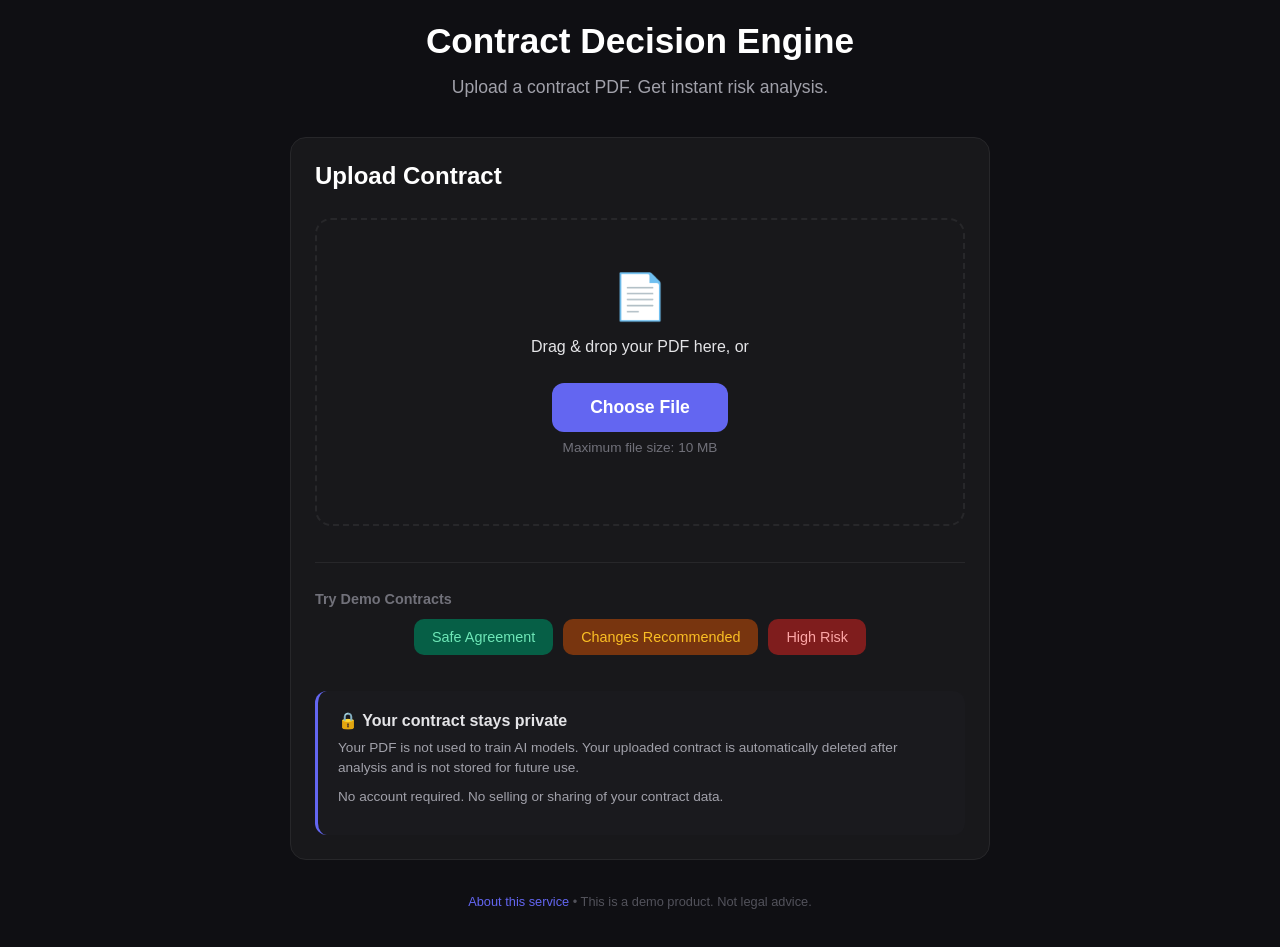
==== static/index.html @ 85748392 "Docker: production-like local setup with nginx reverse proxy - Multi-stage Dockerfile (base -> deps " ====
﻿<!DOCTYPE html>
<html lang="en">
<head>
    <meta charset="UTF-8">
    <meta name="viewport" content="width=device-width, initial-scale=1.0">
    <title>Contract Decision Engine</title>
    <link rel="stylesheet" href="/static/styles.css">
    <script src="/static/js/app.js"></script>
</head>
<body>
    <div class="container">
        <header>
            <h1>Contract Decision Engine</h1>
            <p class="subtitle">Upload a contract PDF. Get instant risk analysis.</p>
        </header>

        <main>
            <!-- Upload Section -->
            <section id="upload-section" class="card">
                <h2>Upload Contract</h2>
                <div class="upload-area" id="drop-area">
                    <input type="file" id="file-input" accept=".pdf" hidden>
                    <div class="upload-icon">📄</div>
                    <p>Drag & drop your PDF here, or</p>
                    <button class="btn-primary" onclick="document.getElementById('file-input').click()">
                        Choose File
                    </button>
                    <p class="upload-hint">Maximum file size: 10 MB</p>
                </div>

                <div class="demo-section">
                    <h3>Try Demo Contracts</h3>
                    <div class="demo-buttons">
                        <button class="btn-demo safe" onclick="loadDemo('safe')">Safe Agreement</button>
                        <button class="btn-demo changes" onclick="loadDemo('changes')">Changes Recommended</button>
                        <button class="btn-demo reject" onclick="loadDemo('reject')">High Risk</button>
                    </div>
                </div>

                <div class="privacy-notice">
                    <h3>🔒 Your contract stays private</h3>
                    <p>Your PDF is not used to train AI models. Your uploaded contract is automatically deleted after analysis and is not stored for future use.</p>
                    <p>No account required. No selling or sharing of your contract data.</p>
                </div>
            </section>

            <!-- Loading Section -->
            <section id="loading-section" class="card hidden">
                <h2>Analyzing Contract</h2>
                <div class="loading-spinner"></div>
                <p id="loading-message">Uploading…</p>
            </section>

            <!-- Error Section -->
            <section id="error-section" class="card hidden">
                <h2>Error</h2>
                <div class="error-icon">⚠️</div>
                <p id="error-message">An error occurred.</p>
                <button class="btn-primary" onclick="showMain()">Try again</button>
            </section>

            <!-- Result Section -->
            <section id="result-section" class="card hidden">
                <div class="result-header">
                    <h2>Analysis Result</h2>
                    <button class="btn-secondary" onclick="showMain()">← Analyze another</button>
                </div>

                <!-- Traffic Light - MAIN VISUAL ELEMENT -->
                <div class="traffic-light">
                    <div class="light" id="traffic-light-safe">
                        <div class="bulb"></div>
                        <div class="label">Ready to Sign</div>
                    </div>
                    <div class="light" id="traffic-light-changes">
                        <div class="bulb"></div>
                        <div class="label">Review Recommended</div>
                    </div>
                    <div class="light" id="traffic-light-reject">
                        <div class="bulb"></div>
                        <div class="label">High Risk</div>
                    </div>
                </div>

                <div class="decision-summary">
                    <h3 id="decision-text">Ready to Sign</h3>
                    <p id="confidence-text">93% confidence</p>
                </div>

                <div class="analysis-grid">
                    <!-- Document Understanding -->
                    <div class="analysis-card">
                        <h3>Document Understanding</h3>
                        <div class="info-row">
                            <span class="label">Document Type:</span>
                            <span id="document-type">Service Agreement</span>
                        </div>
                        <div class="info-row">
                            <span class="label">Classification Confidence:</span>
                            <span id="classification-confidence">95%</span>
                        </div>
                        <div class="info-row">
                            <span class="label">Fully Supported:</span>
                            <span id="supported-status">Yes</span>
                        </div>
                    </div>

                    <!-- Document Information -->
                    <div class="analysis-card">
                        <h3>Document Information</h3>
                        <div class="info-row">
                            <span class="label">Pages:</span>
                            <span id="pages-count">5</span>
                        </div>
                        <div class="info-row">
                            <span class="label">Estimated Reading Time:</span>
                            <span id="reading-time">10 min</span>
                        </div>
                        <div class="info-row">
                            <span class="label">Language:</span>
                            <span id="language-detected">English</span>
                        </div>
                    </div>

                    <!-- Analysis -->
                    <div class="analysis-card full-width">
                        <h3>Analysis</h3>
                        <div class="findings-section">
                            <h4>Key Findings</h4>
                            <ul id="findings-list">
                                <!-- Findings will be populated here -->
                            </ul>
                        </div>
                        <div class="reasons-section">
                            <h4>Top Reasons</h4>
                            <ul id="top-reasons-list">
                                <!-- Top reasons will be populated here -->
                            </ul>
                        </div>
                    </div>
                </div>
            </section>
        </main>

        <footer>
            <p>
                <a href="/static/about.html" class="footer-link">About this service</a>
                • This is a demo product. Not legal advice.
            </p>
        </footer>
    </div>
</body>
</html>
---- static/styles.css ----
﻿/* Original dark theme CSS adapted for current HTML structure */
/* Source: static/index.html.before-modularization */

/* Base styles */
* { margin: 0; padding: 0; box-sizing: border-box; }

body {
    font-family: -apple-system, BlinkMacSystemFont, 'Segoe UI', Roboto, sans-serif;
    background: #0f0f13;
    color: #e4e4e7;
    min-height: 100vh;
    padding: 20px;
}

.container {
    max-width: 700px;
    width: 100%;
    margin: 0 auto;
}

/* Header */
header {
    text-align: center;
    margin-bottom: 36px;
}

h1 {
    font-size: 2.2rem;
    font-weight: 700;
    line-height: 1.2;
    margin-bottom: 12px;
    color: #ffffff;
}

.subtitle {
    font-size: 1.1rem;
    color: #a1a1aa;
}

/* Cards */
.card {
    background: #18181b;
    border-radius: 16px;
    padding: 24px;
    margin-bottom: 16px;
    border: 1px solid #27272a;
}

.hidden {
    display: none !important;
}

/* Upload area (original: .upload-zone) */
.upload-area {
    border: 2px dashed #27272a;
    border-radius: 16px;
    padding: 50px 30px;
    margin: 28px 0;
    background: #18181b;
    cursor: pointer;
    text-align: center;
    transition: all 0.2s;
}

.upload-area.highlight {
    border-color: #6366f1;
    background: #1e1e24;
}

.upload-icon {
    font-size: 2.8rem;
    margin-bottom: 12px;
}

.upload-hint {
    font-size: 0.85rem;
    color: #71717a;
    margin-top: 6px;
}

/* Buttons */
.btn-primary {
    padding: 14px 38px;
    font-size: 1.1rem;
    font-weight: 600;
    background: #6366f1;
    color: white;
    border: none;
    border-radius: 12px;
    cursor: pointer;
    display: inline-block;
    margin-top: 8px;
    transition: background 0.2s;
}

.btn-primary:hover {
    background: #5558e6;
}

.btn-secondary {
    padding: 10px 18px;
    border: 1px solid #27272a;
    border-radius: 10px;
    background: transparent;
    color: #a1a1aa;
    cursor: pointer;
    font-size: 0.9rem;
    transition: all 0.2s;
}

.btn-secondary:hover {
    border-color: #6366f1;
    color: #e4e4e7;
}

/* Demo section */
.demo-section {
    margin-top: 36px;
    padding-top: 28px;
    border-top: 1px solid #27272a;
}

.demo-section h3 {
    color: #71717a;
    margin-bottom: 12px;
    font-size: 0.9rem;
}

.demo-buttons {
    display: flex;
    gap: 10px;
    justify-content: center;
    flex-wrap: wrap;
}

.btn-demo {
    padding: 10px 18px;
    border: none;
    border-radius: 10px;
    cursor: pointer;
    font-size: 0.9rem;
    font-weight: 500;
    transition: opacity 0.2s;
}

.btn-demo.safe {
    background: #065f46;
    color: #6ee7b7;
}

.btn-demo.changes {
    background: #78350f;
    color: #fbbf24;
}

.btn-demo.reject {
    background: #7f1d1d;
    color: #fca5a5;
}

.btn-demo:hover {
    opacity: 0.9;
}

/* Privacy notice */
.privacy-notice {
    margin-top: 36px;
    padding: 20px;
    background: #1a1a1e;
    border-radius: 12px;
    border-left: 3px solid #6366f1;
    text-align: left;
}

.privacy-notice h3 {
    color: #e4e4e7;
    margin-bottom: 8px;
    font-size: 1rem;
}

.privacy-notice p {
    color: #a1a1aa;
    font-size: 0.85rem;
    line-height: 1.5;
    margin-bottom: 8px;
}

/* Loading section (original: .status) */
.loading-spinner {
    display: inline-block;
    width: 40px;
    height: 40px;
    border: 3px solid #27272a;
    border-top-color: #6366f1;
    border-radius: 50%;
    margin: 2rem auto;
    animation: spin 0.8s linear infinite;
}

@keyframes spin {
    to { transform: rotate(360deg); }
}

/* Error section */
.error-icon {
    font-size: 3rem;
    margin: 1rem 0;
}

/* Result section */
.result-header {
    display: flex;
    justify-content: space-between;
    align-items: center;
    margin-bottom: 24px;
}

/* Traffic light - MAIN VISUAL ELEMENT */
.traffic-light {
    display: flex;
    justify-content: center;
    gap: 3rem;
    margin: 3rem 0;
    padding: 2rem;
    background: #1a1a1e;
    border-radius: 16px;
    border: 1px solid #27272a;
}

.light {
    text-align: center;
    opacity: 0.3;
    transition: all 0.3s;
    flex: 1;
}

.light.active {
    opacity: 1;
    transform: scale(1.05);
}

.bulb {
    width: 80px;
    height: 80px;
    border-radius: 50%;
    margin: 0 auto 1rem;
    background: #3f3f46;
    transition: all 0.3s;
}

#traffic-light-safe.active .bulb {
    background: #10b981;
    box-shadow: 0 0 30px rgba(16, 185, 129, 0.7);
}

#traffic-light-changes.active .bulb {
    background: #f59e0b;
    box-shadow: 0 0 30px rgba(245, 158, 11, 0.7);
}

#traffic-light-reject.active .bulb {
    background: #ef4444;
    box-shadow: 0 0 30px rgba(239, 68, 68, 0.7);
}

.light .label {
    font-weight: 600;
    font-size: 1rem;
    color: #a1a1aa;
}

.light.active .label {
    color: #e4e4e7;
}

/* Decision summary */
.decision-summary {
    text-align: center;
    margin: 2rem 0;
    padding: 2rem;
    background: #1a1a1e;
    border-radius: 16px;
    border: 1px solid #27272a;
}

#decision-text {
    font-size: 2rem;
    font-weight: 700;
    margin-bottom: 0.5rem;
}

#confidence-text {
    font-size: 1.2rem;
    color: #a1a1aa;
}

/* Analysis grid (original: .meta-grid) */
.analysis-grid {
    display: grid;
    grid-template-columns: 1fr 1fr;
    gap: 12px;
    margin-top: 24px;
}

.analysis-card {
    background: #1a1a1e;
    border-radius: 10px;
    padding: 16px;
}

.analysis-card.full-width {
    grid-column: 1 / -1;
}

.info-row {
    display: flex;
    justify-content: space-between;
    margin-bottom: 12px;
    padding-bottom: 12px;
    border-bottom: 1px solid #27272a;
}

.info-row .label {
    font-size: 0.9rem;
    color: #71717a;
}

.info-row .value {
    font-size: 1rem;
    color: #e4e4e7;
}

/* Findings */
.findings-section, .reasons-section {
    margin-top: 20px;
}

.findings-section h4, .reasons-section h4 {
    font-weight: 600;
    margin: 16px 0 8px;
    color: #e4e4e7;
}

.finding {
    background: #1a1a1e;
    border-radius: 10px;
    padding: 16px;
    margin-bottom: 12px;
    border-left: 3px solid #3f3f46;
}

.finding.severity-high {
    border-left-color: #ef4444;
}

.finding.severity-medium {
    border-left-color: #f59e0b;
}

.finding.severity-low {
    border-left-color: #10b981;
}

.finding-header {
    display: flex;
    justify-content: space-between;
    margin-bottom: 8px;
}

.finding-type {
    font-weight: 600;
}

.finding-confidence {
    color: #71717a;
    font-size: 0.8rem;
}

.suggested-rewrite {
    background: #27272a;
    border-radius: 8px;
    padding: 12px;
    margin-top: 12px;
}

.rewrite-header {
    font-size: 0.8rem;
    color: #71717a;
    margin-bottom: 6px;
}

.copy-btn {
    padding: 6px 14px;
    background: #27272a;
    border: none;
    border-radius: 6px;
    color: #a1a1aa;
    cursor: pointer;
    font-size: 0.8rem;
    margin-top: 8px;
    transition: background 0.2s;
}

.copy-btn:hover {
    background: #3f3f46;
}

/* Footer */
footer {
    margin-top: 32px;
    text-align: center;
    font-size: 0.8rem;
    color: #52525b;
}

.footer-link {
    color: #6366f1;
    text-decoration: none;
}

.footer-link:hover {
    text-decoration: underline;
}

/* Responsive */
@media (max-width: 480px) {
    h1 { font-size: 1.8rem; }
    .demo-buttons { flex-direction: column; }
    .analysis-grid { grid-template-columns: 1fr; }
    .traffic-light { 
        flex-direction: column; 
        gap: 1rem; 
        padding: 1.5rem;
    }
    .result-header { flex-direction: column; gap: 1rem; }
    .upload-area { padding: 30px 20px; }
    .bulb { width: 60px; height: 60px; }
}

/* Main layout */
main {
    margin: 2rem 0;
}

h2 {
    font-size: 1.5rem;
    font-weight: 600;
    margin-bottom: 1rem;
    color: #ffffff;
}

h3 {
    font-size: 1.2rem;
    font-weight: 600;
    margin-bottom: 0.5rem;
    color: #ffffff;
}

h4 {
    font-size: 1rem;
    font-weight: 600;
    margin-bottom: 0.5rem;
    color: #e4e4e7;
}

p {
    line-height: 1.5;
    margin-bottom: 1rem;
}

ul {
    list-style: none;
    padding: 0;
}

li {
    margin-bottom: 0.5rem;
    padding-left: 1rem;
    position: relative;
}

li:before {
    content: "•";
    position: absolute;
    left: 0;
    color: #71717a;
}
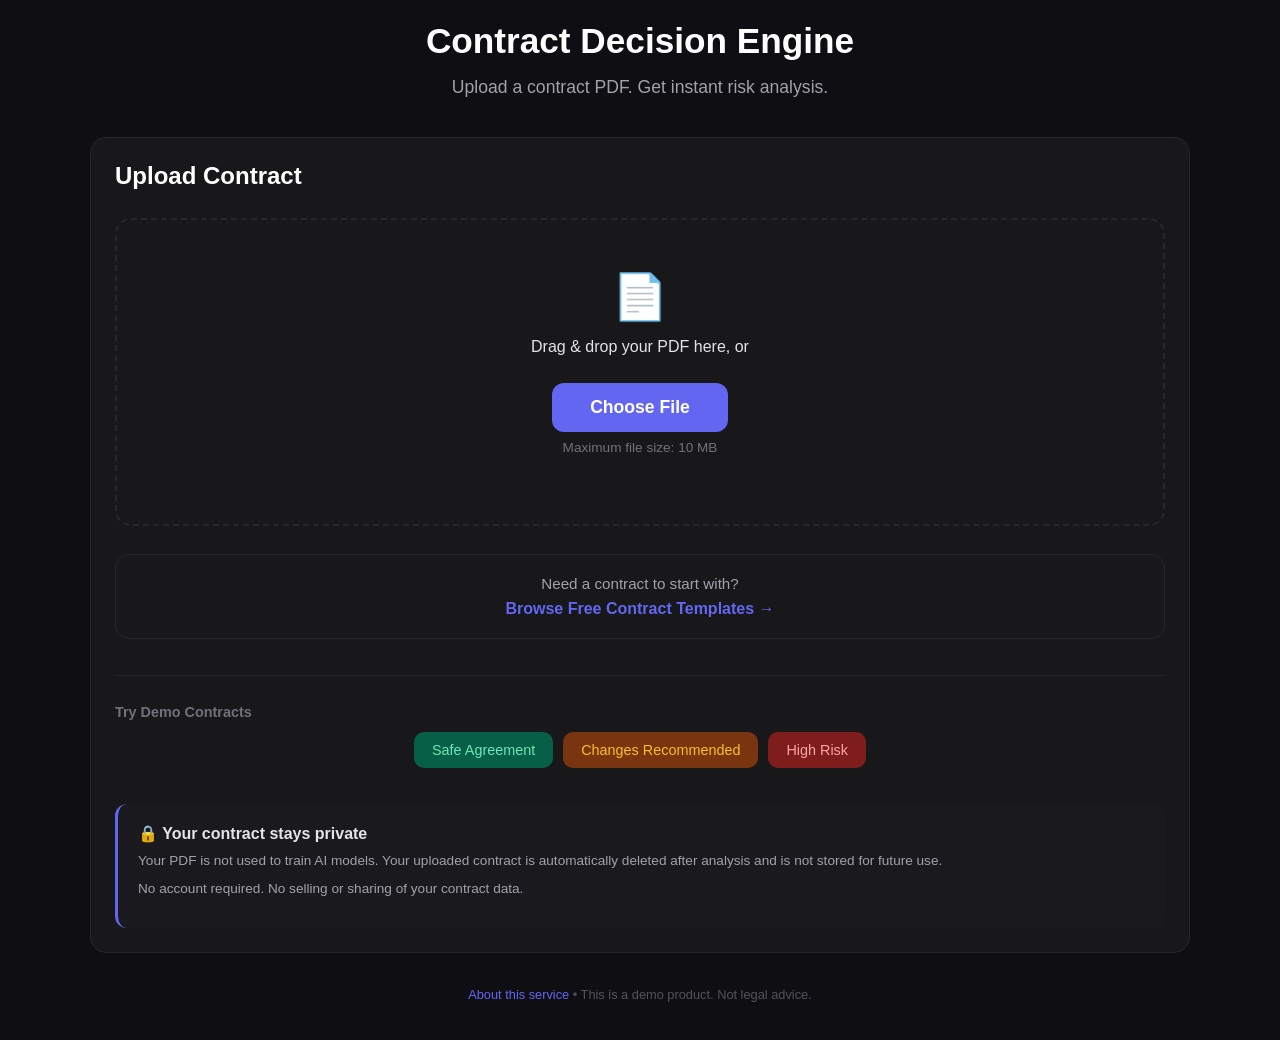
==== commit 3324e066: "Freeze production state after final local QA" ====
--- a/static/index.html
+++ b/static/index.html
@@ -25,10 +25,15 @@
                     <button class="btn-primary" onclick="document.getElementById('file-input').click()">
                         Choose File
                     </button>
-                    <p class="upload-hint">Maximum file size: 10 MB</p>
-                </div>
+<p class="upload-hint">Maximum file size: 10 MB</p>
+                    </div>
 
-                <div class="demo-section">
+                    <div class="templates-cta">
+                        <span>Need a contract to start with?</span>
+                        <a href="/templates">Browse Free Contract Templates →</a>
+                    </div>
+
+                    <div class="demo-section">
                     <h3>Try Demo Contracts</h3>
                     <div class="demo-buttons">
                         <button class="btn-demo safe" onclick="loadDemo('safe')">Safe Agreement</button>
@@ -114,7 +119,7 @@
                         </div>
                         <div class="info-row">
                             <span class="label">Estimated Reading Time:</span>
-                            <span id="reading-time">10 min</span>
+                            <span id="reading-time">10 sec</span>
                         </div>
                         <div class="info-row">
                             <span class="label">Language:</span>
--- a/static/styles.css
+++ b/static/styles.css
@@ -484,4 +484,263 @@
     position: absolute;
     left: 0;
     color: #71717a;
+}
+
+/* ===== Templates UI (minimal patch) ===== */
+
+.site-header {
+    background: #18181b;
+    border-bottom: 1px solid #27272a;
+}
+
+.site-header .container {
+    max-width: 1100px;
+    display: flex;
+    align-items: center;
+    justify-content: space-between;
+    padding: 14px 24px;
+}
+
+.site-header .logo {
+    font-size: 1.3rem;
+    font-weight: 700;
+    color: #ffffff;
+    text-decoration: none;
+}
+
+.site-header nav {
+    display: flex;
+    gap: 8px;
+    align-items: center;
+}
+
+.site-header nav a {
+    color: #a1a1aa;
+    text-decoration: none;
+    font-size: 0.95rem;
+    padding: 8px 14px;
+    border-radius: 8px;
+    transition: background 0.2s, color 0.2s;
+}
+
+.site-header nav a:hover {
+    color: #e4e4e7;
+    background: #1e1e24;
+}
+
+.site-header nav a.active {
+    color: #ffffff;
+    background: #6366f1;
+}
+
+/* Buttons used on Templates pages */
+.btn {
+    display: inline-flex;
+    align-items: center;
+    gap: 6px;
+    padding: 10px 20px;
+    border-radius: 10px;
+    font-size: 0.95rem;
+    font-weight: 500;
+    text-decoration: none;
+    cursor: pointer;
+    border: 1px solid transparent;
+    transition: background 0.2s, border-color 0.2s, color 0.2s;
+}
+
+.btn-primary {
+    background: #6366f1;
+    color: #ffffff;
+}
+
+.btn-primary:hover {
+    background: #5558e6;
+}
+
+.btn-secondary {
+    background: transparent;
+    color: #a1a1aa;
+    border-color: #27272a;
+}
+
+.btn-secondary:hover {
+    color: #e4e4e7;
+    border-color: #6366f1;
+}
+
+/* Download — most prominent action */
+.btn-ghost {
+    background: #6366f1;
+    color: #ffffff;
+    font-weight: 600;
+}
+
+.btn-ghost:hover {
+    background: #5558e6;
+}
+
+/* View Template — normal clickable link */
+.btn-outline {
+    background: transparent;
+    color: #e4e4e7;
+    border-color: #27272a;
+}
+
+.btn-outline:hover {
+    border-color: #6366f1;
+    color: #ffffff;
+    background: #1e1e24;
+}
+
+.btn-large {
+    padding: 14px 32px;
+    font-size: 1.05rem;
+}
+
+/* Template catalog/detail layout */
+.templates-hero,
+.template-hero,
+.templates-catalog,
+.template-viewer,
+.clause-watch,
+.template-faq,
+.conversion-bridge,
+.related-templates,
+.bottom-cta,
+.template-disclaimer,
+.cta-section {
+    padding: 32px 0;
+}
+
+.container {
+    max-width: 1100px;
+}
+
+.templates-grid,
+.templates-catalog .container,
+.template-card {
+    width: 100%;
+}
+
+.template-card {
+    background: #18181b;
+    border: 1px solid #27272a;
+    border-radius: 14px;
+    padding: 22px;
+    margin-bottom: 20px;
+}
+
+.template-card-header {
+    display: flex;
+    justify-content: space-between;
+    gap: 12px;
+    margin-bottom: 10px;
+}
+
+.template-jurisdiction,
+.template-updated {
+    font-size: 0.78rem;
+    color: #71717a;
+}
+
+.template-title {
+    font-size: 1.25rem;
+    color: #ffffff;
+    margin-bottom: 8px;
+}
+
+.template-subtitle {
+    color: #a1a1aa;
+    font-size: 0.95rem;
+    margin-bottom: 16px;
+}
+
+.template-card-footer {
+    display: flex;
+    gap: 10px;
+    flex-wrap: wrap;
+}
+
+/* Filter buttons */
+.catalog-filters {
+    display: flex;
+    gap: 8px;
+    align-items: center;
+    flex-wrap: wrap;
+    margin-bottom: 24px;
+}
+
+.filter-label {
+    color: #a1a1aa;
+    font-size: 0.9rem;
+    margin-right: 6px;
+}
+
+.filter-btn {
+    background: transparent;
+    color: #a1a1aa;
+    border: 1px solid #27272a;
+    border-radius: 8px;
+    padding: 6px 14px;
+    font-size: 0.85rem;
+    cursor: pointer;
+}
+
+.filter-btn:hover {
+    color: #e4e4e7;
+    border-color: #6366f1;
+}
+
+.filter-btn.active {
+    background: #6366f1;
+    color: #ffffff;
+    border-color: #6366f1;
+}
+
+/* Responsive */
+@media (max-width: 640px) {
+    .site-header .container {
+        flex-direction: column;
+        align-items: flex-start;
+        gap: 10px;
+    }
+    .site-header nav {
+        flex-wrap: wrap;
+    }
+    .template-card-footer {
+        flex-direction: column;
+    }
+    .template-card-footer .btn {
+        width: 100%;
+        justify-content: center;
+    }
+}
+
+/* ===== Templates CTA on main page (minimal) ===== */
+.templates-cta {
+    text-align: center;
+    margin: 24px 0 16px;
+    padding: 20px 24px;
+    background: #18181b;
+    border: 1px solid #27272a;
+    border-radius: 14px;
+}
+
+.templates-cta span {
+    display: block;
+    font-size: 0.95rem;
+    color: #a1a1aa;
+    margin-bottom: 8px;
+}
+
+.templates-cta a {
+    color: #6366f1;
+    text-decoration: none;
+    font-weight: 600;
+    font-size: 1rem;
+}
+
+.templates-cta a:hover {
+    color: #818cf8;
+    text-decoration: underline;
 }
